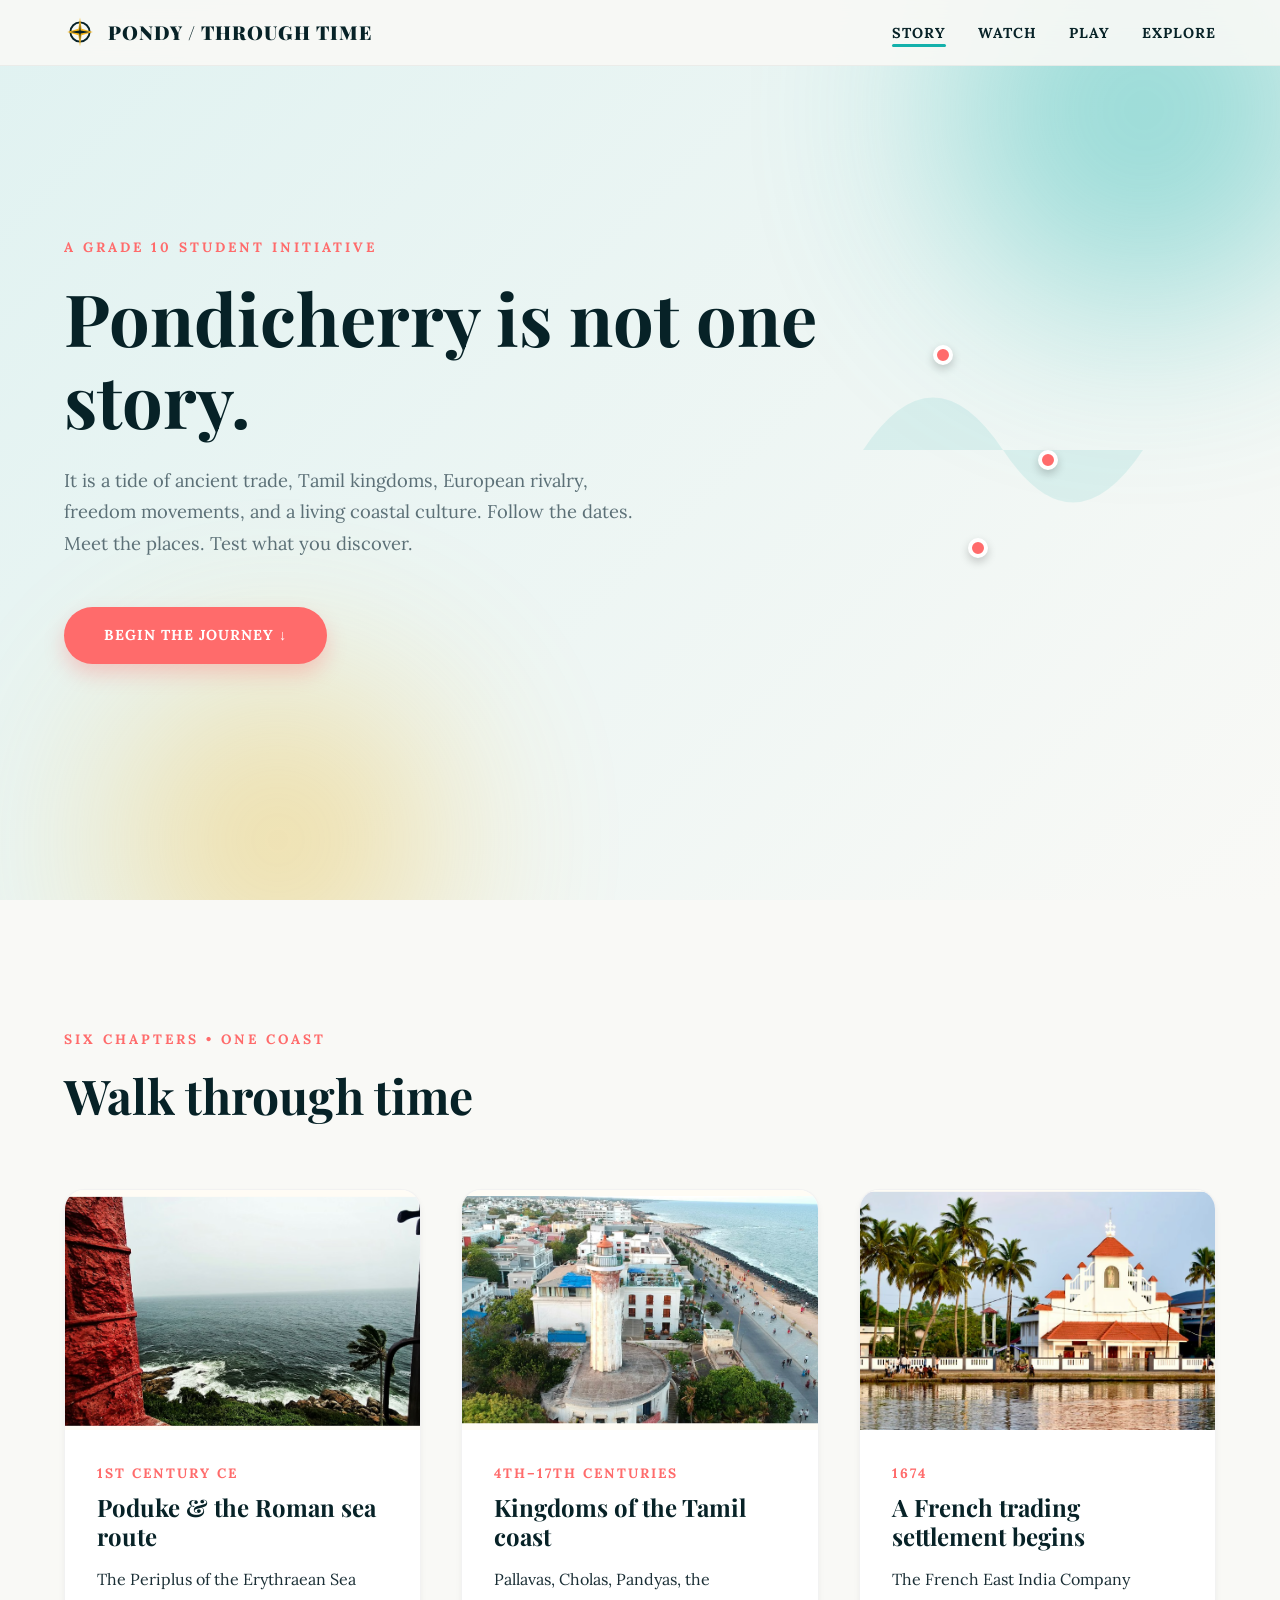
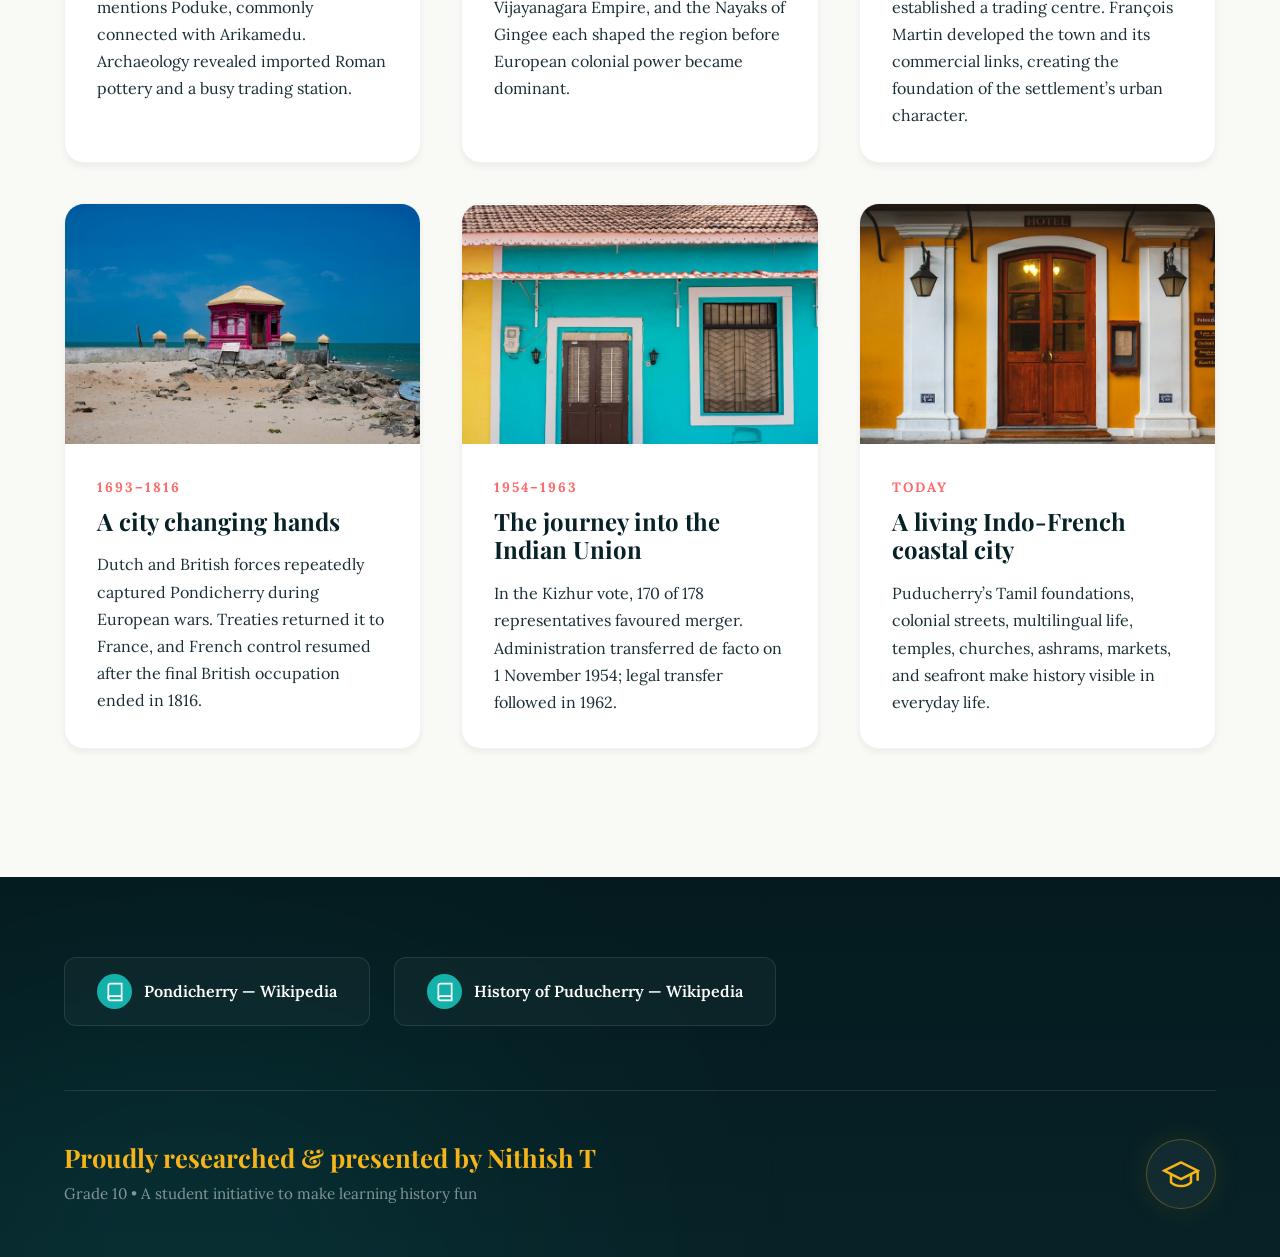
==== index.html @ 297a10a0 "Add files via upload" ====
<!DOCTYPE html>
<html lang="en">
<head>
    <meta charset="UTF-8">
    <meta name="viewport" content="width=device-width, initial-scale=1.0">
    <title>Pondy Through Time | Home</title>
    <link rel="stylesheet" href="css/style.css">
    <link href="https://fonts.googleapis.com/css2?family=Playfair+Display:ital,wght@0,700;0,900;1,400&family=Lora:ital,wght@0,400;0,500;1,400&display=swap" rel="stylesheet">
</head>
<body>

    <header>
        <a href="index.html" class="logo">
            <svg width="32" height="32" viewBox="0 0 100 100" fill="none"><circle cx="50" cy="50" r="30" stroke="var(--bg-dark)" stroke-width="6"/><path d="M50 5 L55 40 L90 50 L55 60 L50 95 L45 60 L10 50 L45 40 Z" fill="var(--accent-gold)"/><path d="M50 20 L52 45 L80 50 L52 55 L50 80 L48 55 L20 50 L48 45 Z" fill="var(--bg-dark)"/></svg>
            PONDY / THROUGH TIME
        </a>
        <div class="hamburger"><span></span><span></span><span></span></div>
        <ul class="nav-links">
            <li><a href="index.html" class="active">Story</a></li>
            <li><a href="watch.html">Watch</a></li>
            <li><a href="play.html">Play</a></li>
            <li><a href="explore.html">Explore</a></li>
        </ul>
    </header>

    <section class="hero">
        <div class="hero-content">
            <span class="eyebrow">A GRADE 10 STUDENT INITIATIVE</span>
            <h1>Pondicherry is not one story.</h1>
            <p>It is a tide of ancient trade, Tamil kingdoms, European rivalry, freedom movements, and a living coastal culture. Follow the dates. Meet the places. Test what you discover.</p>
            <a href="#chapters" class="btn">Begin the Journey ↓</a>
        </div>
        
        <!-- INTERACTIVE MINI MAP -->
        <div class="interactive-map">
            <div class="map-dot" style="top: 20%; left: 30%;">
                <div class="map-tooltip">Arikamedu (Ancient Port)</div>
            </div>
            <div class="map-dot" style="top: 50%; left: 60%;">
                <div class="map-tooltip">French Quarter (1674)</div>
            </div>
            <div class="map-dot" style="top: 75%; left: 40%;">
                <div class="map-tooltip">Promenade Beach</div>
            </div>
        </div>
    </section>

    <section class="chapters" id="chapters">
        <span class="eyebrow">SIX CHAPTERS • ONE COAST</span>
        <h2 class="section-title">Walk through time</h2>
        
        <div class="chapter-grid">
            <div class="chapter-card">
                <div class="chapter-img-wrapper"><img src="images/img1.jpg" class="chapter-img" alt="Arikamedu"></div>
                <div class="chapter-content">
                    <span class="chapter-date">1st century CE</span>
                    <h3 class="chapter-title">Poduke & the Roman sea route</h3>
                    <p class="chapter-desc">The Periplus of the Erythraean Sea mentions Poduke, commonly connected with Arikamedu. Archaeology revealed imported Roman pottery and a busy trading station.</p>
                </div>
            </div>

            <div class="chapter-card">
                <div class="chapter-img-wrapper"><img src="images/img2.jpg" class="chapter-img" alt="Tamil Coast"></div>
                <div class="chapter-content">
                    <span class="chapter-date">4th–17th centuries</span>
                    <h3 class="chapter-title">Kingdoms of the Tamil coast</h3>
                    <p class="chapter-desc">Pallavas, Cholas, Pandyas, the Vijayanagara Empire, and the Nayaks of Gingee each shaped the region before European colonial power became dominant.</p>
                </div>
            </div>

            <div class="chapter-card">
                <div class="chapter-img-wrapper"><img src="images/img3.jpg" class="chapter-img" alt="French Settlement"></div>
                <div class="chapter-content">
                    <span class="chapter-date">1674</span>
                    <h3 class="chapter-title">A French trading settlement begins</h3>
                    <p class="chapter-desc">The French East India Company established a trading centre. François Martin developed the town and its commercial links, creating the foundation of the settlement’s urban character.</p>
                </div>
            </div>

            <div class="chapter-card">
                <div class="chapter-img-wrapper"><img src="images/img4.jpg" class="chapter-img" alt="Changing Hands"></div>
                <div class="chapter-content">
                    <span class="chapter-date">1693–1816</span>
                    <h3 class="chapter-title">A city changing hands</h3>
                    <p class="chapter-desc">Dutch and British forces repeatedly captured Pondicherry during European wars. Treaties returned it to France, and French control resumed after the final British occupation ended in 1816.</p>
                </div>
            </div>

            <div class="chapter-card">
                <div class="chapter-img-wrapper"><img src="images/img5.jpg" class="chapter-img" alt="Indian Union"></div>
                <div class="chapter-content">
                    <span class="chapter-date">1954–1963</span>
                    <h3 class="chapter-title">The journey into the Indian Union</h3>
                    <p class="chapter-desc">In the Kizhur vote, 170 of 178 representatives favoured merger. Administration transferred de facto on 1 November 1954; legal transfer followed in 1962.</p>
                </div>
            </div>

            <div class="chapter-card">
                <div class="chapter-img-wrapper"><img src="images/img6.jpg" class="chapter-img" alt="Today"></div>
                <div class="chapter-content">
                    <span class="chapter-date">Today</span>
                    <h3 class="chapter-title">A living Indo-French coastal city</h3>
                    <p class="chapter-desc">Puducherry’s Tamil foundations, colonial streets, multilingual life, temples, churches, ashrams, markets, and seafront make history visible in everyday life.</p>
                </div>
            </div>
        </div>
    </section>

    <footer>
        <div class="footer-links">
            <a href="https://en.wikipedia.org/wiki/Pondicherry" target="_blank" class="source-btn">
                <div class="source-icon"><svg width="20" height="20" viewBox="0 0 24 24" fill="none" stroke="white" stroke-width="2"><path d="M4 19.5A2.5 2.5 0 0 1 6.5 17H20"/><path d="M6.5 2H20v20H6.5A2.5 2.5 0 0 1 4 19.5v-15A2.5 2.5 0 0 1 6.5 2z"/></svg></div>
                Pondicherry — Wikipedia
            </a>
            <a href="https://en.wikipedia.org/wiki/History_of_Puducherry" target="_blank" class="source-btn">
                <div class="source-icon"><svg width="20" height="20" viewBox="0 0 24 24" fill="none" stroke="white" stroke-width="2"><path d="M4 19.5A2.5 2.5 0 0 1 6.5 17H20"/><path d="M6.5 2H20v20H6.5A2.5 2.5 0 0 1 4 19.5v-15A2.5 2.5 0 0 1 6.5 2z"/></svg></div>
                History of Puducherry — Wikipedia
            </a>
        </div>
        <div class="footer-credit">
            <div class="credit-text">
                <h4>Proudly researched & presented by Nithish T</h4>
                <p>Grade 10 • A student initiative to make learning history fun</p>
            </div>
            <div class="credit-icon">
                <svg width="40" height="40" viewBox="0 0 24 24" fill="none" stroke="var(--accent-gold)" stroke-width="1.5"><path d="M22 10v6M2 10l10-5 10 5-10 5z"/><path d="M6 12v5c3 3 9 3 12 0v-5"/></svg>
            </div>
        </div>
    </footer>

    <script src="js/script.js"></script>
</body>
</html>
---- css/style.css ----
/* =========================================
   PONDY THROUGH TIME - MASTER STYLESHEET
   ========================================= */

:root {
    --bg-main: #F9F9F6; 
    --bg-dark: #072227; 
    --bg-card: #FFFFFF;
    --text-main: #1A2E35;
    --text-muted: #5C7077;
    --accent-gold: #F4B41A; 
    --accent-coral: #FF6B6B; 
    --accent-teal: #14B1AB; 
    
    --font-serif: 'Playfair Display', serif;
    --font-body: 'Lora', serif;
    
    --shadow-sm: 0 4px 6px rgba(0,0,0,0.05);
    --shadow-md: 0 10px 30px rgba(0,0,0,0.08);
    --shadow-lg: 0 20px 40px rgba(20, 177, 171, 0.15);
    
    --transition: all 0.4s cubic-bezier(0.25, 1, 0.5, 1);
}

* { margin: 0; padding: 0; box-sizing: border-box; }

html { scroll-behavior: smooth; }

body {
    background-color: var(--bg-main); 
    color: var(--text-main);
    font-family: var(--font-body); 
    line-height: 1.7; 
    overflow-x: hidden;
}

::-webkit-scrollbar { width: 10px; }
::-webkit-scrollbar-track { background: var(--bg-main); }
::-webkit-scrollbar-thumb { background: var(--accent-teal); border-radius: 5px; }

::selection { background: var(--accent-coral); color: white; }
a { text-decoration: none; color: inherit; transition: var(--transition); }

/* --- TYPOGRAPHY --- */
h1, h2, h3, h4 { font-family: var(--font-serif); font-weight: 700; line-height: 1.2; }
.section-title { font-size: clamp(2rem, 4vw, 3rem); margin-bottom: 1rem; color: var(--bg-dark); }
.eyebrow { font-size: 0.85rem; text-transform: uppercase; letter-spacing: 3px; color: var(--accent-coral); margin-bottom: 1rem; display: block; font-weight: 700; }

/* --- UI ELEMENTS --- */
#scroll-progress {
    position: fixed; top: 0; left: 0; height: 4px;
    background: linear-gradient(90deg, var(--accent-teal), var(--accent-gold));
    width: 0%; z-index: 10000; transition: width 0.1s ease;
}

#page-transition {
    position: fixed; top: 0; left: 0; width: 100%; height: 100%;
    background: var(--bg-dark); z-index: 99999;
    pointer-events: none; opacity: 0; transition: opacity 0.4s ease;
}

#scroll-top-btn {
    position: fixed; bottom: 30px; right: 30px; width: 50px; height: 50px;
    background: var(--accent-gold); color: var(--bg-dark); border-radius: 50%; border: none;
    font-size: 1.5rem; cursor: pointer; display: flex; justify-content: center; align-items: center;
    box-shadow: 0 10px 20px rgba(244, 180, 26, 0.4); opacity: 0; pointer-events: none; 
    transform: translateY(20px); transition: var(--transition); z-index: 9999;
}
#scroll-top-btn.visible { opacity: 1; pointer-events: auto; transform: translateY(0); }
#scroll-top-btn:hover { transform: translateY(-5px) scale(1.05); background: var(--bg-dark); color: var(--accent-gold); }

.btn {
    display: inline-flex; align-items: center; justify-content: center; gap: 12px;
    background: var(--accent-coral); color: #FFF; padding: 1rem 2.5rem; border-radius: 50px;
    font-weight: 700; text-transform: uppercase; letter-spacing: 1px; font-size: 0.9rem;
    border: none; cursor: pointer; box-shadow: 0 10px 20px rgba(255, 107, 107, 0.3); transition: var(--transition);
    font-family: var(--font-body);
}
.btn:hover { transform: translateY(-3px); box-shadow: 0 15px 25px rgba(255, 107, 107, 0.5); }

/* --- NAVIGATION --- */
header {
    position: fixed; top: 0; width: 100%; padding: 1rem 5%;
    display: flex; justify-content: space-between; align-items: center;
    background: rgba(249, 249, 246, 0.9); backdrop-filter: blur(15px);
    z-index: 1000; border-bottom: 1px solid rgba(0,0,0,0.05);
}

.logo { display: flex; align-items: center; gap: 12px; font-family: var(--font-serif); font-size: 1.2rem; font-weight: 900; letter-spacing: 1px; color: var(--bg-dark); }
.nav-links { display: flex; gap: 2rem; list-style: none; }
.nav-links a { font-size: 0.9rem; text-transform: uppercase; letter-spacing: 1px; font-weight: 700; color: var(--bg-dark); position: relative; padding-bottom: 5px; }
.nav-links a::after { content: ''; position: absolute; width: 0; height: 3px; bottom: 0; left: 0; background-color: var(--accent-teal); border-radius: 2px; transition: var(--transition); }
.nav-links a:hover::after, .nav-links a.active::after { width: 100%; }

.hamburger { display: none; cursor: pointer; flex-direction: column; gap: 6px; z-index: 1001; }
.hamburger span { width: 30px; height: 3px; background-color: var(--bg-dark); border-radius: 2px; transition: var(--transition); }

/* --- HERO SECTION --- */
.hero {
    min-height: 100vh; display: flex; align-items: center; padding: 0 5%;
    position: relative; overflow: hidden;
    background: linear-gradient(135deg, #E0F2F1 0%, var(--bg-main) 100%);
}
.hero::before, .hero::after {
    content: ''; position: absolute; border-radius: 50%; filter: blur(100px); opacity: 0.4;
    animation: pulseGlow 10s infinite alternate;
}
.hero::before { width: 400px; height: 400px; background: var(--accent-teal); top: -10%; right: -5%; }
.hero::after { width: 300px; height: 300px; background: var(--accent-gold); bottom: -10%; left: 10%; animation-delay: -5s; }
@keyframes pulseGlow { 0% { transform: scale(1) translate(0, 0); } 100% { transform: scale(1.2) translate(-20px, 20px); } }

.hero-content { max-width: 800px; z-index: 2; position: relative; }
.hero h1 { 
    font-size: clamp(2.5rem, 6vw, 4.5rem); line-height: 1.15; margin-bottom: 1.5rem; 
    color: var(--bg-dark); display: flex; flex-wrap: wrap; gap: 0.3em;
}
.hero h1 span { display: inline-block; opacity: 0; transform: translateY(30px); animation: slideUpFade 0.8s cubic-bezier(0.25, 1, 0.5, 1) forwards; }
.hero h1 span:nth-child(1) { animation-delay: 0.2s; }
.hero h1 span:nth-child(2) { animation-delay: 0.3s; }
.hero h1 span:nth-child(3) { animation-delay: 0.4s; }
.hero h1 span:nth-child(4) { animation-delay: 0.5s; }
.hero h1 span:nth-child(5) { animation-delay: 0.6s; }
@keyframes slideUpFade { 0% { opacity: 0; transform: translateY(30px); } 100% { opacity: 1; transform: translateY(0); } }

.hero p { font-size: 1.15rem; color: var(--text-muted); margin-bottom: 3rem; max-width: 600px; }

.interactive-map {
    position: absolute; right: 8%; top: 50%; transform: translateY(-50%);
    width: 350px; height: 350px; z-index: 2;
    background: url('data:image/svg+xml;utf8,<svg xmlns="http://www.w3.org/2000/svg" viewBox="0 0 100 100" fill="%2314B1AB" opacity="0.1"><path d="M10,50 Q30,20 50,50 T90,50"/></svg>') no-repeat center center;
    background-size: cover;
}
.map-dot { position: absolute; width: 20px; height: 20px; background: var(--accent-coral); border-radius: 50%; border: 4px solid white; box-shadow: 0 4px 10px rgba(0,0,0,0.2); cursor: pointer; transition: var(--transition); }
.map-dot:hover { transform: scale(1.5); background: var(--accent-teal); z-index: 10; }
.map-tooltip {
    position: absolute; bottom: 30px; left: 50%; transform: translateX(-50%) translateY(10px);
    background: var(--bg-dark); color: white; padding: 8px 15px; border-radius: 8px;
    font-size: 0.8rem; white-space: nowrap; opacity: 0; pointer-events: none; transition: var(--transition);
}
.map-dot:hover .map-tooltip { opacity: 1; transform: translateX(-50%) translateY(0); }

/* --- CHAPTERS SECTION --- */
.chapters { padding: 8rem 5%; background-color: var(--bg-main); }
.chapter-grid { display: grid; grid-template-columns: repeat(auto-fit, minmax(320px, 1fr)); gap: 2.5rem; margin-top: 4rem; perspective: 1000px; }

/* Humanized Card: slight rotation */
.chapter-card {
    background: var(--bg-card); border-radius: 20px; overflow: hidden;
    border: 1px solid rgba(0,0,0,0.05); box-shadow: var(--shadow-sm);
    transition: transform 0.2s ease, box-shadow 0.2s ease; display: flex; flex-direction: column; cursor: pointer;
    transform-style: preserve-3d; transform: rotate(-1deg);
}
.chapter-card:nth-child(even) { transform: rotate(1deg); }
.chapter-card:hover { box-shadow: var(--shadow-lg); transform: rotate(0deg) scale(1.02); }

.chapter-img-wrapper { width: 100%; height: 240px; overflow: hidden; position: relative; transform: translateZ(20px); }
.chapter-img-wrapper::after {
    content: 'Explore Chapter'; position: absolute; top: 0; left: 0; width: 100%; height: 100%;
    background: rgba(7, 34, 39, 0.75); color: white; display: flex; align-items: center; justify-content: center;
    font-weight: 700; font-family: var(--font-serif); font-size: 1.2rem; letter-spacing: 2px; opacity: 0; transition: var(--transition);
}
.chapter-card:hover .chapter-img-wrapper::after { opacity: 1; }
.chapter-img { width: 100%; height: 100%; object-fit: cover; }
.chapter-content { padding: 2rem; flex-grow: 1; display: flex; flex-direction: column; transform: translateZ(10px); }
.chapter-date { font-size: 0.85rem; color: var(--accent-coral); text-transform: uppercase; letter-spacing: 2px; margin-bottom: 0.5rem; font-weight: 800; }
.chapter-title { font-size: 1.5rem; margin-bottom: 1rem; color: var(--bg-dark); }

.reveal { opacity: 0; transform: translateY(40px); transition: all 0.8s cubic-bezier(0.25, 1, 0.5, 1); }
.reveal.active { opacity: 1; transform: translateY(0); }

/* --- PREMIUM MODAL --- */
.modal-overlay { position: fixed; top: 0; left: 0; width: 100%; height: 100%; background: rgba(7, 34, 39, 0.85); backdrop-filter: blur(8px); z-index: 9999; display: flex; justify-content: center; align-items: center; opacity: 0; pointer-events: none; transition: opacity 0.4s ease; padding: 2rem; }
.modal-overlay.active { opacity: 1; pointer-events: auto; }
.modal-content { background: var(--bg-main); border-radius: 24px; max-width: 900px; width: 100%; overflow: hidden; display: flex; flex-direction: column; transform: translateY(50px) scale(0.9); transition: var(--transition); box-shadow: var(--shadow-lg); position: relative; }
.modal-overlay.active .modal-content { transform: translateY(0) scale(1); }
.modal-img { width: 100%; height: 400px; object-fit: cover; }
.modal-text { padding: 3rem; }
.modal-text h3 { font-size: 2.2rem; color: var(--bg-dark); margin-bottom: 1rem; }
.modal-text p { font-size: 1.1rem; color: var(--text-muted); }
.close-modal { position: absolute; top: 20px; right: 20px; width: 40px; height: 40px; background: rgba(0,0,0,0.5); color: white; border-radius: 50%; display: flex; justify-content: center; align-items: center; font-size: 1.5rem; cursor: pointer; transition: var(--transition); }
.close-modal:hover { background: var(--accent-coral); transform: rotate(90deg); }

/* --- ARCADE GAMES --- */
.arcade-section { padding: 8rem 5%; background: var(--bg-card); min-height: 100vh; }
.games-grid { display: grid; grid-template-columns: repeat(auto-fit, minmax(320px, 1fr)); gap: 2.5rem; margin-top: 4rem; }

/* Humanized Game Cards */
.game-card { background: var(--bg-main); border-radius: 20px; padding: 2.5rem 2rem; border: 1px solid rgba(0,0,0,0.05); box-shadow: var(--shadow-sm); transition: var(--transition); position: relative; overflow: hidden; }
.game-card:nth-child(odd) { transform: rotate(-0.5deg); }
.game-card:nth-child(even) { transform: rotate(0.5deg); }
.game-card:hover { transform: translateY(-5px) rotate(0deg); box-shadow: var(--shadow-lg); border-color: var(--accent-teal); }

.game-title { font-size: 1.6rem; margin-bottom: 0.5rem; color: var(--bg-dark); }
.game-desc { color: var(--text-muted); margin-bottom: 2rem; font-size: 0.95rem; }

.option-btn { background: white; border: 2px solid rgba(0,0,0,0.08); padding: 1rem; border-radius: 12px; width: 100%; margin-bottom: 1rem; cursor: pointer; font-family: var(--font-body); font-size: 1rem; text-align: left; transition: var(--transition); color: var(--bg-dark); font-weight: 600; }
.option-btn:hover { border-color: var(--accent-teal); background: #f0fdfd; }
.option-btn.correct { background: var(--accent-teal); color: white; border-color: var(--accent-teal); }
.option-btn.wrong { background: var(--accent-coral); color: white; border-color: var(--accent-coral); }

/* Mobile-friendly Image Grid */
.game-image-container { display: flex; gap: 15px; margin-bottom: 1rem; }
.game-image-choice { 
    width: 50%; height: 150px; object-fit: cover; border-radius: 12px; 
    cursor: pointer; border: 3px solid transparent; transition: var(--transition); 
}
.game-image-choice:hover { border-color: var(--accent-gold); transform: scale(1.02); }

.scramble-word { font-size: 2.2rem; font-family: var(--font-serif); letter-spacing: 4px; color: var(--accent-coral); text-align: center; margin-bottom: 1.5rem; font-weight: 900; }
.game-input { width: 100%; padding: 1rem; border-radius: 12px; border: 2px solid rgba(0,0,0,0.08); font-size: 1rem; margin-bottom: 1rem; font-family: var(--font-body); outline: none; transition: var(--transition); }
.game-input:focus { border-color: var(--accent-teal); }

.result-box { background: var(--bg-dark); color: white; padding: 1rem; border-radius: 12px; margin-top: 1.5rem; text-align: center; font-weight: 600; display: none; font-size: 0.95rem; }
.result-box.show { display: block; animation: fadeIn 0.4s ease; }
@keyframes fadeIn { from { opacity: 0; transform: translateY(10px); } to { opacity: 1; transform: translateY(0); } }

/* --- FOOTER --- */
footer { padding: 5rem 5% 3rem; background: linear-gradient(to bottom, #041a1e, var(--bg-dark)); color: var(--bg-main); position: relative; overflow: hidden; }
footer::before { content: ''; position: absolute; bottom: -50%; left: -10%; width: 50%; height: 100%; background: var(--accent-teal); filter: blur(150px); opacity: 0.15; border-radius: 50%; }
.footer-links { display: flex; gap: 1.5rem; margin-bottom: 4rem; flex-wrap: wrap; position: relative; z-index: 2; }
.source-btn { display: flex; align-items: center; gap: 12px; padding: 1rem 2rem; background: rgba(255,255,255,0.03); border: 1px solid rgba(255,255,255,0.1); border-radius: 12px; font-size: 1rem; font-weight: 600; position: relative; overflow: hidden; transition: var(--transition); color: white; }
.source-btn:hover { background: rgba(255,255,255,0.08); border-color: var(--accent-teal); transform: translateY(-3px); }
.source-icon { width: 35px; height: 35px; background: var(--accent-teal); border-radius: 50%; display: flex; justify-content: center; align-items: center; flex-shrink: 0; }
.footer-credit { display: flex; justify-content: space-between; align-items: center; border-top: 1px solid rgba(255,255,255,0.1); padding-top: 3rem; position: relative; z-index: 2; }
.credit-text h4 { font-size: 1.6rem; margin-bottom: 0.5rem; color: var(--accent-gold); font-family: var(--font-serif); }
.credit-text p { color: rgba(255,255,255,0.5); font-size: 0.95rem; }
.credit-icon { width: 70px; height: 70px; background: rgba(255,255,255,0.05); border-radius: 50%; display: flex; justify-content: center; align-items: center; border: 1px solid rgba(244, 180, 26, 0.3); box-shadow: 0 0 30px rgba(244, 180, 26, 0.1); }

/* --- RESPONSIVE & MOBILE --- */
@media (max-width: 1024px) {
    .interactive-map { display: none; }
}

@media (max-width: 768px) {
    .hamburger { display: flex; }
    .nav-links { position: fixed; top: 0; left: -100%; width: 100%; height: 100vh; background-color: var(--bg-main); flex-direction: column; align-items: center; justify-content: center; transition: var(--transition); z-index: 1000; }
    .nav-links.active { left: 0; }
    .nav-links li { margin: 1.5rem 0; }
    .nav-links a { font-size: 1.5rem; }

    .hero { padding-top: 100px; align-items: flex-start; }
    .hero h1 { font-size: 2.8rem; gap: 0.2em; }
    .hero p { font-size: 1rem; }
    
    .chapter-grid, .games-grid { grid-template-columns: 1fr; }
    
    /* Make game cards straight on mobile to save space */
    .chapter-card, .game-card { transform: none !important; }
    
    /* Stack the game images vertically on mobile */
    .game-image-container { flex-direction: column; }
    .game-image-choice { width: 100%; height: 200px; margin-bottom: 10px; }
    
    .footer-credit { flex-direction: column; align-items: flex-start; gap: 2rem; }
    .credit-icon { align-self: center; margin-top: 1rem; }
    .modal-img { height: 250px; }
    .modal-text { padding: 1.5rem; }
    .modal-text h3 { font-size: 1.5rem; }
}
/* =========================================
   EXTRA POLISH: EXPLORE PAGE FEATURES
   ========================================= */

/* 1. Custom Cursor (Only on Explore Page) */
.explore-page {
    cursor: none; /* Hides default cursor */
}
.custom-cursor {
    position: fixed; top: 0; left: 0; width: 20px; height: 20px;
    background: var(--accent-gold); border-radius: 50%;
    pointer-events: none; z-index: 999999;
    transform: translate(-50%, -50%); transition: width 0.2s, height 0.2s;
    mix-blend-mode: difference;
}
.explore-page a, .explore-page button, .flip-card { cursor: none; }

/* 2. Fact Carousel Section */
.fact-carousel-section {
    padding: 10rem 5% 5rem; background: var(--bg-dark); color: white;
    text-align: center; position: relative;
}
.carousel-container {
    max-width: 800px; margin: 0 auto; position: relative; min-height: 200px;
    display: flex; flex-direction: column; justify-content: center; align-items: center;
}
.carousel-slide {
    display: none; animation: fadeInSlide 0.6s ease forwards;
}
.carousel-slide.active { display: block; }
.carousel-slide h3 { font-size: 2.2rem; color: var(--accent-gold); margin-bottom: 1rem; font-family: var(--font-serif); }
.carousel-slide p { font-size: 1.2rem; color: rgba(255,255,255,0.8); max-width: 600px; margin: 0 auto; }

.carousel-nav { display: flex; gap: 10px; margin-top: 2rem; justify-content: center; }
.carousel-dot {
    width: 12px; height: 12px; border-radius: 50%; border: none;
    background: rgba(255,255,255,0.3); cursor: pointer; transition: var(--transition);
}
.carousel-dot.active { background: var(--accent-gold); transform: scale(1.2); }

@keyframes fadeInSlide {
    from { opacity: 0; transform: translateY(20px); }
    to { opacity: 1; transform: translateY(0); }
}

/* --- EXTRAORDINARY PARALLAX CARDS --- */
.flip-gallery-section { padding: 8rem 5%; background: var(--bg-main); }

.flip-grid {
    display: grid; 
    grid-template-columns: repeat(auto-fit, minmax(300px, 1fr));
    gap: 2.5rem; margin-top: 3rem;
}

.flip-card {
    position: relative; height: 450px; border-radius: 20px;
    overflow: hidden; cursor: pointer;
    box-shadow: 0 10px 30px rgba(0,0,0,0.1);
    transition: transform 0.4s ease, box-shadow 0.4s ease;
}

.flip-card:hover {
    transform: translateY(-10px);
    box-shadow: 0 20px 50px rgba(20, 177, 171, 0.3);
}

.flip-card-inner { width: 100%; height: 100%; position: relative; }

/* The Image Zoom Effect */
.parallax-img {
    width: 100%; height: 100%; object-fit: cover;
    transition: transform 0.8s cubic-bezier(0.25, 1, 0.5, 1);
}
.flip-card:hover .parallax-img { transform: scale(1.1); }

/* The Dark Overlay */
.card-overlay {
    position: absolute; top: 0; left: 0; width: 100%; height: 100%;
    background: linear-gradient(to top, rgba(7, 34, 39, 0.95) 0%, rgba(7, 34, 39, 0.2) 60%, transparent 100%);
    display: flex; flex-direction: column; justify-content: flex-end;
    padding: 2rem; transition: background 0.4s ease;
}

.flip-card:hover .card-overlay {
    background: linear-gradient(to top, rgba(7, 34, 39, 0.98) 0%, rgba(7, 34, 39, 0.7) 50%, rgba(7, 34, 39, 0.3) 100%);
}

/* Title */
.card-overlay h3 {
    color: white; font-size: 2rem; margin: 0;
    text-shadow: 0 2px 10px rgba(0,0,0,0.5);
    transition: transform 0.4s ease;
}
.flip-card:hover .card-overlay h3 { transform: translateY(-10px); }

/* Hidden Details that slide up */
.card-details {
    max-height: 0; opacity: 0; overflow: hidden;
    transition: all 0.5s cubic-bezier(0.25, 1, 0.5, 1);
    margin-top: 0;
}

.flip-card:hover .card-details {
    max-height: 200px; opacity: 1; margin-top: 1rem;
}

.card-details h4 { color: var(--accent-gold); font-size: 1.2rem; margin-bottom: 0.5rem; font-family: var(--font-serif); }
.card-details p { color: rgba(255,255,255,0.8); font-size: 0.95rem; line-height: 1.5; }

/* Mobile Fallback */
@media (max-width: 768px) {
    .flip-card { height: 350px; }
    .flip-card:hover .parallax-img { transform: scale(1); }
    .card-overlay { background: linear-gradient(to top, rgba(7, 34, 39, 0.95) 0%, rgba(7, 34, 39, 0.6) 100%); }
    .card-details { max-height: 200px; opacity: 1; margin-top: 1rem; }
    .flip-card:hover .card-overlay h3 { transform: translateY(0); }
}
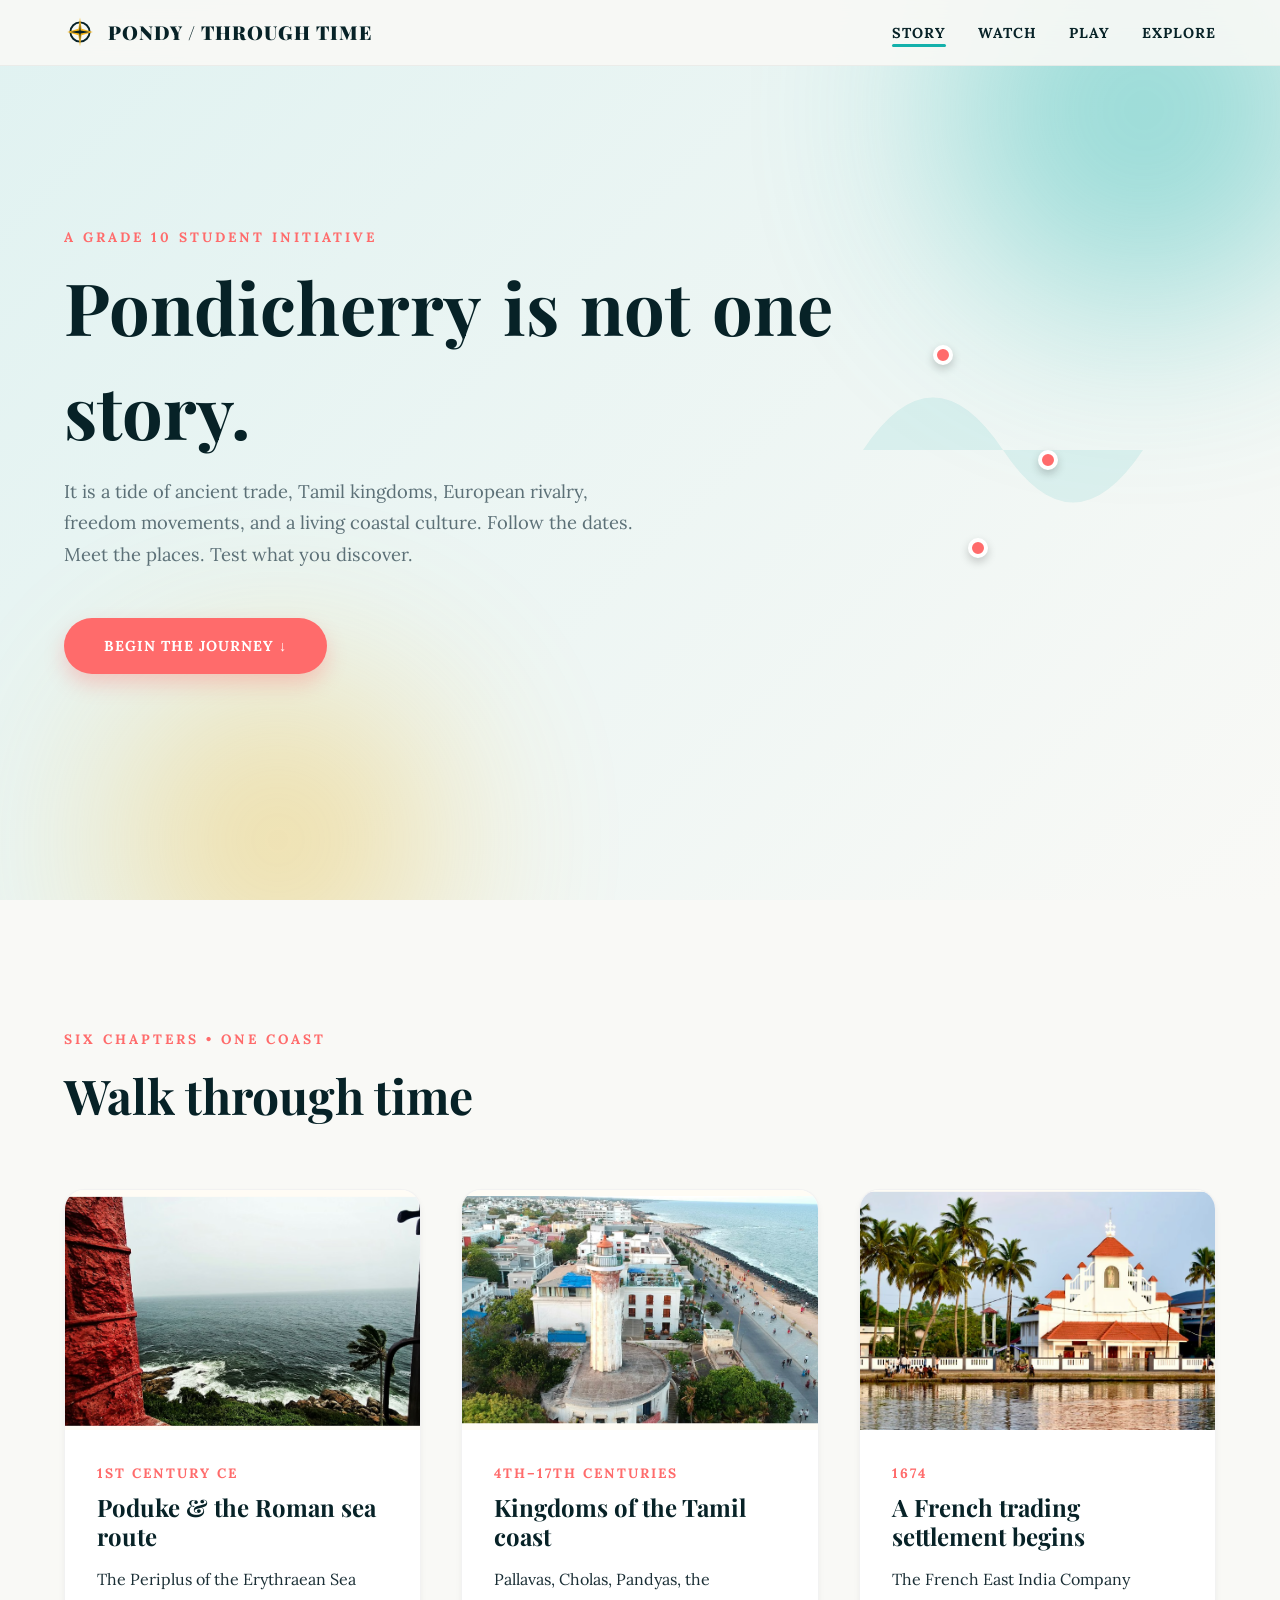
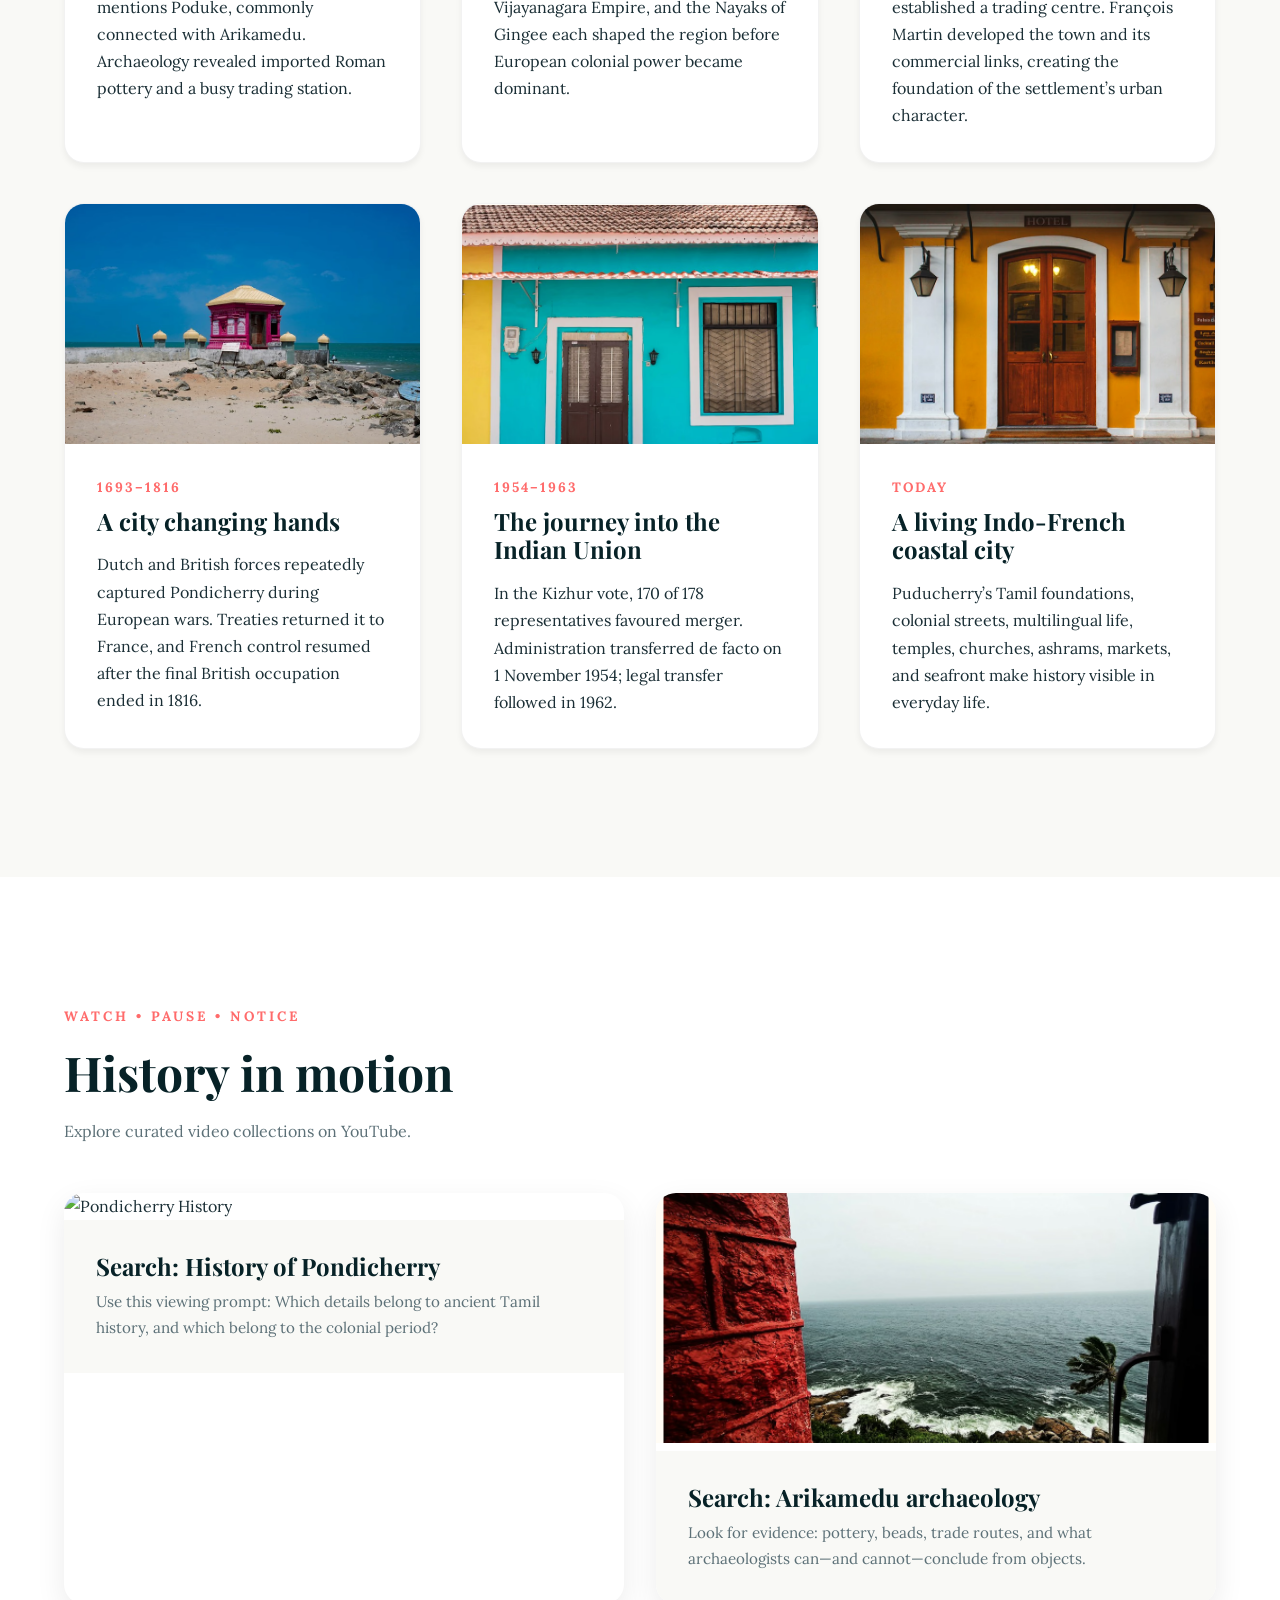
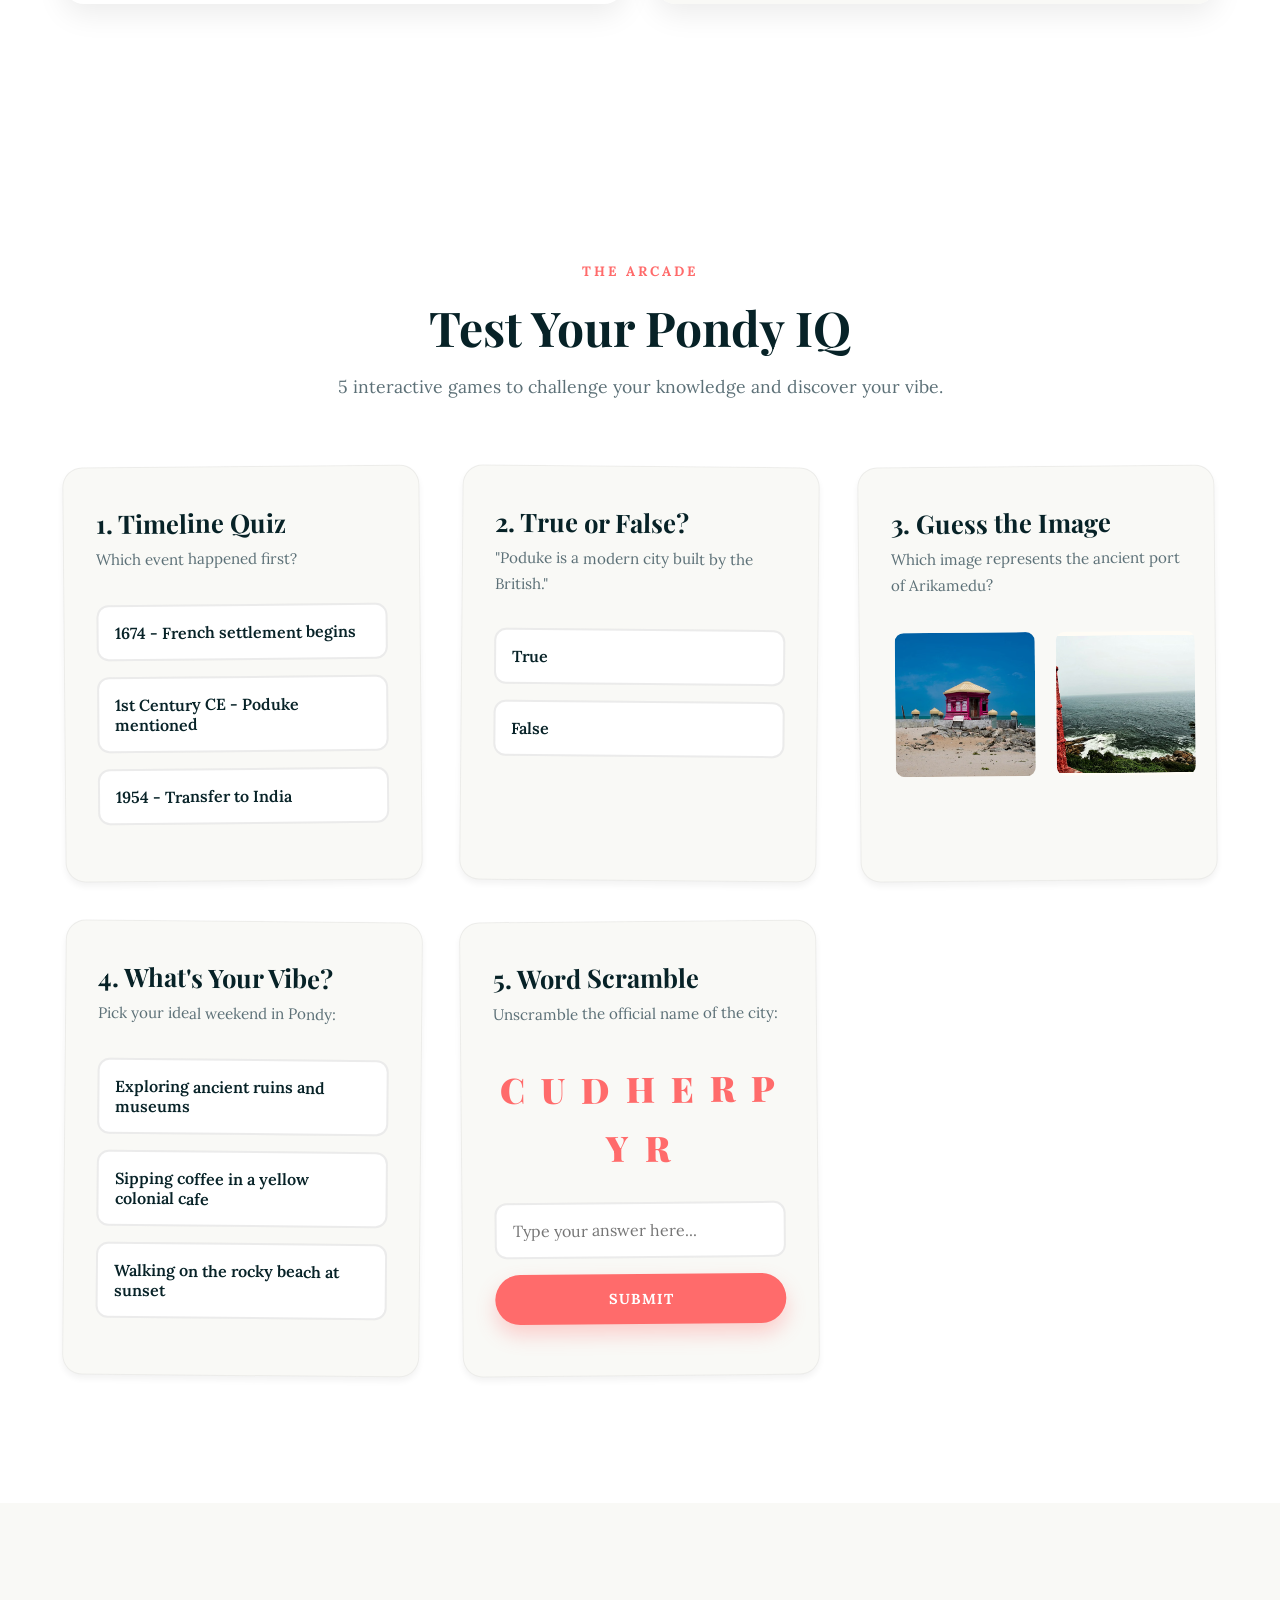
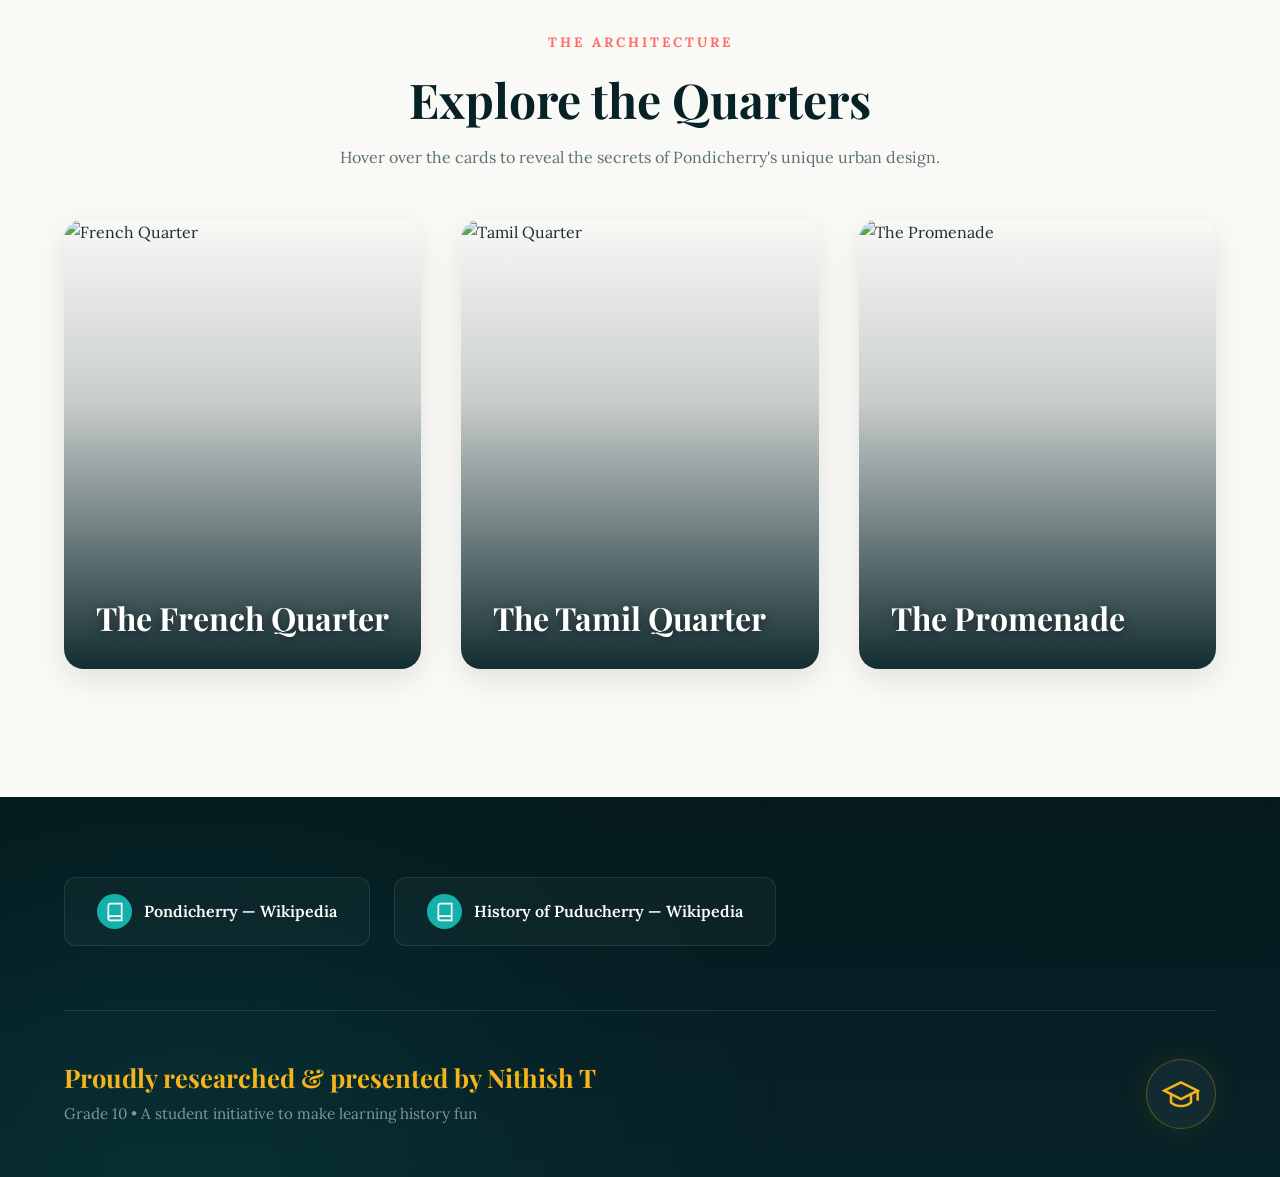
==== commit 31d0c8b2: "Update index.html" ====
--- a/index.html
+++ b/index.html
@@ -10,28 +10,33 @@
 <body>
 
     <header>
-        <a href="index.html" class="logo">
+        <a href="#home" class="logo">
             <svg width="32" height="32" viewBox="0 0 100 100" fill="none"><circle cx="50" cy="50" r="30" stroke="var(--bg-dark)" stroke-width="6"/><path d="M50 5 L55 40 L90 50 L55 60 L50 95 L45 60 L10 50 L45 40 Z" fill="var(--accent-gold)"/><path d="M50 20 L52 45 L80 50 L52 55 L50 80 L48 55 L20 50 L48 45 Z" fill="var(--bg-dark)"/></svg>
             PONDY / THROUGH TIME
         </a>
         <div class="hamburger"><span></span><span></span><span></span></div>
         <ul class="nav-links">
-            <li><a href="index.html" class="active">Story</a></li>
-            <li><a href="watch.html">Watch</a></li>
-            <li><a href="play.html">Play</a></li>
-            <li><a href="explore.html">Explore</a></li>
+            <li><a href="#home" class="active">Story</a></li>
+            <li><a href="#watch">Watch</a></li>
+            <li><a href="#play">Play</a></li>
+            <li><a href="#explore">Explore</a></li>
         </ul>
     </header>
 
-    <section class="hero">
+    <!-- HERO / STORY SECTION -->
+    <section class="hero" id="home">
         <div class="hero-content">
             <span class="eyebrow">A GRADE 10 STUDENT INITIATIVE</span>
-            <h1>Pondicherry is not one story.</h1>
+            <h1>
+                <span>Pondicherry</span>
+                <span>is</span>
+                <span>not</span>
+                <span>one</span>
+                <span>story.</span>
+            </h1>
             <p>It is a tide of ancient trade, Tamil kingdoms, European rivalry, freedom movements, and a living coastal culture. Follow the dates. Meet the places. Test what you discover.</p>
             <a href="#chapters" class="btn">Begin the Journey ↓</a>
         </div>
-        
-        <!-- INTERACTIVE MINI MAP -->
         <div class="interactive-map">
             <div class="map-dot" style="top: 20%; left: 30%;">
                 <div class="map-tooltip">Arikamedu (Ancient Port)</div>
@@ -45,11 +50,13 @@
         </div>
     </section>
 
+    <!-- CHAPTERS SECTION -->
     <section class="chapters" id="chapters">
         <span class="eyebrow">SIX CHAPTERS • ONE COAST</span>
         <h2 class="section-title">Walk through time</h2>
         
         <div class="chapter-grid">
+            <!-- Chapter 1 -->
             <div class="chapter-card">
                 <div class="chapter-img-wrapper"><img src="images/img1.jpg" class="chapter-img" alt="Arikamedu"></div>
                 <div class="chapter-content">
@@ -59,6 +66,7 @@
                 </div>
             </div>
 
+            <!-- Chapter 2 -->
             <div class="chapter-card">
                 <div class="chapter-img-wrapper"><img src="images/img2.jpg" class="chapter-img" alt="Tamil Coast"></div>
                 <div class="chapter-content">
@@ -68,6 +76,7 @@
                 </div>
             </div>
 
+            <!-- Chapter 3 -->
             <div class="chapter-card">
                 <div class="chapter-img-wrapper"><img src="images/img3.jpg" class="chapter-img" alt="French Settlement"></div>
                 <div class="chapter-content">
@@ -77,6 +86,7 @@
                 </div>
             </div>
 
+            <!-- Chapter 4 -->
             <div class="chapter-card">
                 <div class="chapter-img-wrapper"><img src="images/img4.jpg" class="chapter-img" alt="Changing Hands"></div>
                 <div class="chapter-content">
@@ -86,6 +96,7 @@
                 </div>
             </div>
 
+            <!-- Chapter 5 -->
             <div class="chapter-card">
                 <div class="chapter-img-wrapper"><img src="images/img5.jpg" class="chapter-img" alt="Indian Union"></div>
                 <div class="chapter-content">
@@ -95,6 +106,7 @@
                 </div>
             </div>
 
+            <!-- Chapter 6 -->
             <div class="chapter-card">
                 <div class="chapter-img-wrapper"><img src="images/img6.jpg" class="chapter-img" alt="Today"></div>
                 <div class="chapter-content">
@@ -106,6 +118,145 @@
         </div>
     </section>
 
+    <!-- WATCH SECTION -->
+    <section class="chapters" id="watch" style="background-color: var(--bg-card);">
+        <span class="eyebrow">WATCH • PAUSE • NOTICE</span>
+        <h2 class="section-title">History in motion</h2>
+        <p style="color: var(--text-muted); max-width: 600px;">Explore curated video collections on YouTube.</p>
+        
+        <div style="display: grid; grid-template-columns: repeat(auto-fit, minmax(300px, 1fr)); gap: 2rem; margin-top: 3rem;">
+            <a href="https://www.youtube.com/results?search_query=history+of+Pondicherry" target="_blank" style="display: block; border-radius: 20px; overflow: hidden; box-shadow: var(--shadow-md); transition: var(--transition);" onmouseover="this.style.transform='translateY(-10px)'" onmouseout="this.style.transform='translateY(0)'">
+                <img src="https://images.unsplash.com/photo-1590050752117-238cb0fb12b1?q=80&w=1000&auto=format&fit=crop" alt="Pondicherry History" style="width: 100%; height: 250px; object-fit: cover;">
+                <div style="padding: 2rem; background: var(--bg-main);">
+                    <h3 style="color: var(--bg-dark); font-size: 1.5rem; margin-bottom: 0.5rem;">Search: History of Pondicherry</h3>
+                    <p style="color: var(--text-muted); font-size: 0.95rem;">Use this viewing prompt: Which details belong to ancient Tamil history, and which belong to the colonial period?</p>
+                </div>
+            </a>
+
+            <a href="https://www.youtube.com/results?search_query=Arikamedu+history+documentary" target="_blank" style="display: block; border-radius: 20px; overflow: hidden; box-shadow: var(--shadow-md); transition: var(--transition);" onmouseover="this.style.transform='translateY(-10px)'" onmouseout="this.style.transform='translateY(0)'">
+                <img src="images/img1.jpg" alt="Arikamedu Archaeology" style="width: 100%; height: 250px; object-fit: cover;">
+                <div style="padding: 2rem; background: var(--bg-main);">
+                    <h3 style="color: var(--bg-dark); font-size: 1.5rem; margin-bottom: 0.5rem;">Search: Arikamedu archaeology</h3>
+                    <p style="color: var(--text-muted); font-size: 0.95rem;">Look for evidence: pottery, beads, trade routes, and what archaeologists can—and cannot—conclude from objects.</p>
+                </div>
+            </a>
+        </div>
+    </section>
+
+    <!-- PLAY / ARCADE SECTION -->
+    <section class="arcade-section" id="play">
+        <div style="text-align: center; margin-bottom: 2rem;">
+            <span class="eyebrow">THE ARCADE</span>
+            <h2 class="section-title">Test Your Pondy IQ</h2>
+            <p style="color: var(--text-muted); font-size: 1.1rem;">5 interactive games to challenge your knowledge and discover your vibe.</p>
+        </div>
+
+        <div class="games-grid">
+            <!-- Game 1 -->
+            <div class="game-card" id="game-quiz">
+                <h3 class="game-title">1. Timeline Quiz</h3>
+                <p class="game-desc">Which event happened first?</p>
+                <button class="option-btn" data-correct="false">1674 - French settlement begins</button>
+                <button class="option-btn" data-correct="true">1st Century CE - Poduke mentioned</button>
+                <button class="option-btn" data-correct="false">1954 - Transfer to India</button>
+            </div>
+
+            <!-- Game 2 -->
+            <div class="game-card">
+                <h3 class="game-title">2. True or False?</h3>
+                <p class="game-desc">"Poduke is a modern city built by the British."</p>
+                <button class="option-btn" id="btn-true">True</button>
+                <button class="option-btn" id="btn-false">False</button>
+                <div class="result-box" id="g2-result"></div>
+            </div>
+
+            <!-- Game 3 -->
+            <div class="game-card">
+                <h3 class="game-title">3. Guess the Image</h3>
+                <p class="game-desc">Which image represents the ancient port of Arikamedu?</p>
+                <div class="game-image-container">
+                    <img src="images/img4.jpg" class="game-image-choice" data-correct="false" alt="Option 1">
+                    <img src="images/img1.jpg" class="game-image-choice" data-correct="true" alt="Option 2">
+                </div>
+                <div class="result-box" id="g3-result"></div>
+            </div>
+
+            <!-- Game 4 -->
+            <div class="game-card">
+                <h3 class="game-title">4. What's Your Vibe?</h3>
+                <p class="game-desc">Pick your ideal weekend in Pondy:</p>
+                <button class="option-btn vibe-btn" data-vibe="ancient">Exploring ancient ruins and museums</button>
+                <button class="option-btn vibe-btn" data-vibe="french">Sipping coffee in a yellow colonial cafe</button>
+                <button class="option-btn vibe-btn" data-vibe="beach">Walking on the rocky beach at sunset</button>
+                <div class="result-box" id="vibe-result"></div>
+            </div>
+
+            <!-- Game 5 -->
+            <div class="game-card">
+                <h3 class="game-title">5. Word Scramble</h3>
+                <p class="game-desc">Unscramble the official name of the city:</p>
+                <div class="scramble-word">C U D H E R P Y R</div>
+                <input type="text" id="scramble-input" class="game-input" placeholder="Type your answer here...">
+                <button class="btn" id="scramble-btn" style="width: 100%; justify-content: center;">Submit</button>
+                <div class="result-box" id="scramble-result"></div>
+            </div>
+        </div>
+    </section>
+
+    <!-- EXPLORE SECTION -->
+    <section class="flip-gallery-section" id="explore">
+        <div style="text-align: center; margin-bottom: 3rem;">
+            <span class="eyebrow">THE ARCHITECTURE</span>
+            <h2 class="section-title">Explore the Quarters</h2>
+            <p style="color: var(--text-muted);">Hover over the cards to reveal the secrets of Pondicherry's unique urban design.</p>
+        </div>
+
+        <div class="flip-grid">
+            <!-- Card 1 -->
+            <div class="flip-card">
+                <div class="flip-card-inner">
+                    <img src="https://images.unsplash.com/photo-1590050752117-238cb0fb12b1?q=80&w=1000&auto=format&fit=crop" alt="French Quarter" class="parallax-img">
+                    <div class="card-overlay">
+                        <h3>The French Quarter</h3>
+                        <div class="card-details">
+                            <h4>White Town</h4>
+                            <p>Characterized by mustard-yellow colonial villas, tall arched gates, and bougainvillea-lined streets. It was originally reserved for French settlers.</p>
+                        </div>
+                    </div>
+                </div>
+            </div>
+
+            <!-- Card 2 -->
+            <div class="flip-card">
+                <div class="flip-card-inner">
+                    <img src="https://images.unsplash.com/photo-1620766165457-a8025baa82e0?q=80&w=1000&auto=format&fit=crop" alt="Tamil Quarter" class="parallax-img">
+                    <div class="card-overlay">
+                        <h3>The Tamil Quarter</h3>
+                        <div class="card-details">
+                            <h4>Black Town</h4>
+                            <p>Located south of the canal, this area is home to vibrant Tamil culture, traditional courtyard houses (veedus), and historic temples.</p>
+                        </div>
+                    </div>
+                </div>
+            </div>
+
+            <!-- Card 3 -->
+            <div class="flip-card">
+                <div class="flip-card-inner">
+                    <img src="https://images.unsplash.com/photo-1582510003544-4d00b7f74220?q=80&w=1000&auto=format&fit=crop" alt="The Promenade" class="parallax-img">
+                    <div class="card-overlay">
+                        <h3>The Promenade</h3>
+                        <div class="card-details">
+                            <h4>Rock Beach</h4>
+                            <p>A 1.5 km stretch along the Bay of Bengal. The road is closed to traffic every evening, turning it into a massive pedestrian promenade.</p>
+                        </div>
+                    </div>
+                </div>
+            </div>
+        </div>
+    </section>
+
+    <!-- FOOTER -->
     <footer>
         <div class="footer-links">
             <a href="https://en.wikipedia.org/wiki/Pondicherry" target="_blank" class="source-btn">
@@ -130,4 +281,4 @@
 
     <script src="js/script.js"></script>
 </body>
-</html>+</html>
